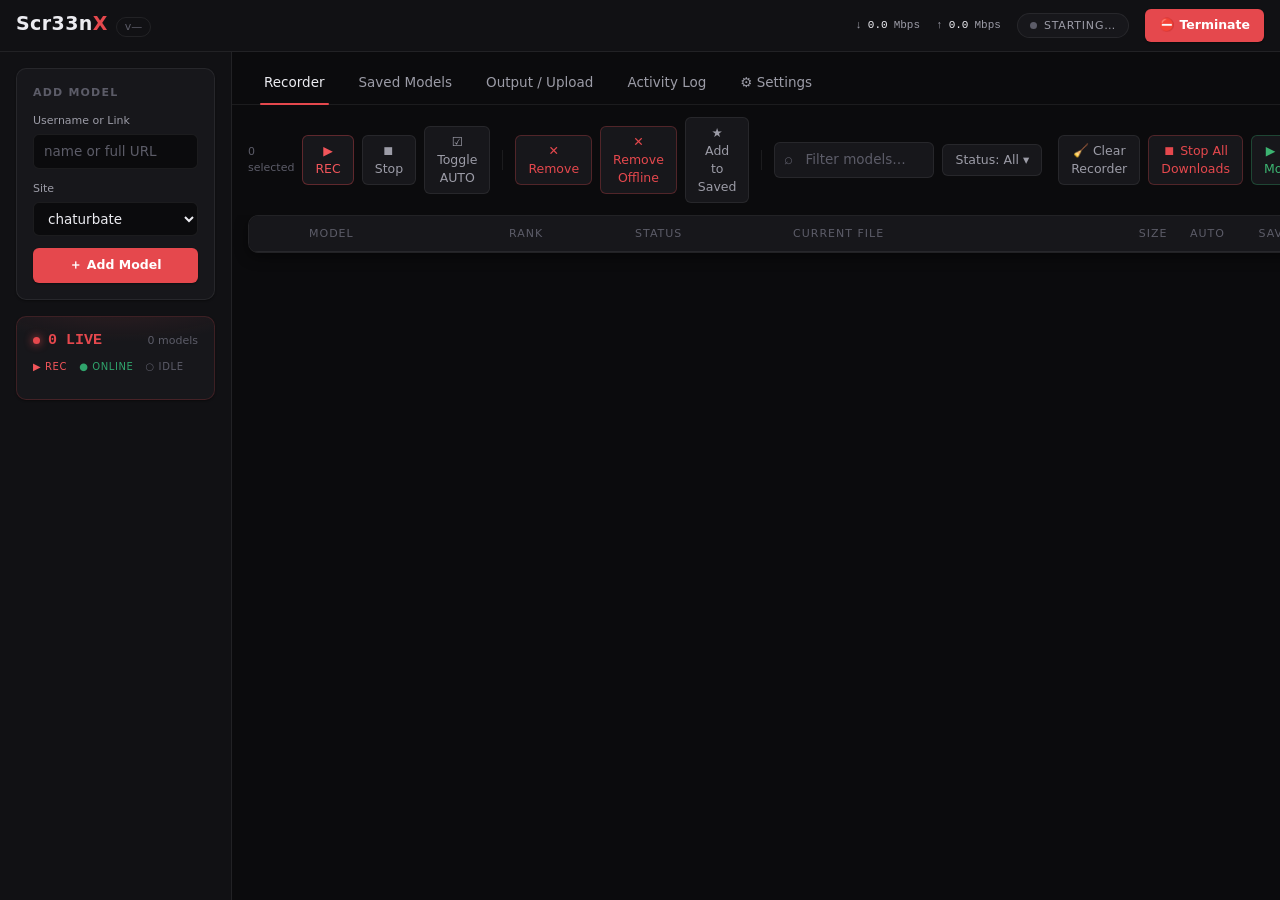
==== src/webui/index.html @ be9848c5 "Web UI review fixes: filters, selection, clipboard, add-saved, hover Addresses 7 items from manual t" ====
<!DOCTYPE html>
<html lang="en">
<head>
<meta charset="utf-8">
<title>Scr33nX</title>
<link rel="stylesheet" href="tokens.css">
<link rel="stylesheet" href="app.css">
</head>
<body>
<div class="app">

  <header class="header">
    <div class="brand">
      <span class="mark">Scr33n<em>X</em></span>
      <span class="ver" id="ver">v—</span>
    </div>
    <button class="update-pill" id="update-pill" hidden>● Update available</button>
    <span class="lowdisk-pill" id="lowdisk-pill" hidden>⛔ LOW DISK — recording blocked</span>
    <div class="spacer"></div>
    <div class="meter">↓ <b id="m-down">0.0</b> Mbps</div>
    <div class="meter">↑ <b id="m-up">0.0</b> Mbps</div>
    <div class="status-pill"><span class="dot" id="hdr-dot"></span><span id="hdr-status">STARTING…</span></div>
    <button class="btn-terminate" id="btn-term">⛔ Terminate</button>
  </header>

  <div class="body">

    <aside class="sidebar">
      <div class="card">
        <h3>Add Model</h3>
        <div class="field"><label>Username or Link</label>
          <input id="add-name" placeholder="name or full URL" spellcheck="false"></div>
        <div class="field"><label>Site</label>
          <select id="add-site">
            <option>chaturbate</option><option>stripchat</option>
            <option>camsoda</option><option>myfreecams</option>
          </select></div>
        <button class="btn-primary" id="btn-add">＋ Add Model</button>
      </div>

      <div class="card dash">
        <div class="live-head">
          <span class="n"><span class="dot"></span><span id="dash-live">0 LIVE</span></span>
          <small id="dash-total">0 models</small>
        </div>
        <div class="dash-legend"><span class="rec">▶ REC</span><span class="on">● ONLINE</span><span class="off">○ IDLE</span></div>
        <div id="dash-rows"></div>
      </div>
    </aside>

    <main class="main">

      <nav class="tabs">
        <button class="tab active" data-tab="recorder">Recorder</button>
        <button class="tab" data-tab="saved">Saved Models</button>
        <button class="tab" data-tab="output">Output / Upload</button>
        <button class="tab" data-tab="log">Activity Log</button>
        <button class="tab" data-tab="settings">⚙ Settings</button>
      </nav>

      <!-- ═══ RECORDER ═══ -->
      <section class="panel active" data-panel="recorder">
        <div class="toolbar">
          <span class="sel" id="rec-sel">0 selected</span>
          <button class="btn rec" id="b-rec">▶ REC</button>
          <button class="btn" id="b-stop">⏹ Stop</button>
          <button class="btn" id="b-auto">☑ Toggle AUTO</button>
          <span class="vsep"></span>
          <button class="btn danger" id="b-remove">✕ Remove</button>
          <button class="btn danger" id="b-remoff">✕ Remove Offline</button>
          <button class="btn" id="b-addsaved">★ Add to Saved</button>
          <span class="vsep"></span>
          <div class="search"><input id="rec-filter" placeholder="Filter models…" spellcheck="false"></div>
          <div class="msf" id="rec-msf" data-tab="rec">
            <button class="btn msf-btn">Status: All ▾</button>
            <div class="msf-menu" hidden>
              <label data-v="recording"><span class="cb"></span>Recording</label>
              <label data-v="online"><span class="cb"></span>Online</label>
              <label data-v="offline"><span class="cb"></span>Offline</label>
              <label data-v="private"><span class="cb"></span>Private</label>
              <label data-v="checking"><span class="cb"></span>Checking</label>
              <label data-v="error"><span class="cb"></span>Error</label>
              <hr><label data-v="__clear"><span style="width:16px"></span>Clear filter</label>
            </div>
          </div>
          <div class="spacer"></div>
          <button class="btn" id="b-clear">🧹 Clear Recorder</button>
          <button class="btn danger" id="b-stopall">⏹ Stop All Downloads</button>
          <button class="btn go" id="btn-monitor">▶ Start Monitor</button>
        </div>
        <div class="grid-wrap" id="rec-wrap">
          <div class="grid">
            <div class="gr gr-head" id="rec-head">
              <span></span>
              <span class="sortable" data-col="name">Model <i></i></span>
              <span class="sortable" data-col="rank">Rank <i></i></span>
              <span class="sortable" data-col="status">Status <i></i></span>
              <span>Current file</span>
              <span class="sortable" data-col="size" style="text-align:right">Size <i></i></span>
              <span class="sortable" data-col="auto" style="text-align:center">Auto <i></i></span>
              <span class="sortable" data-col="saved" style="text-align:center">Saved <i></i></span>
            </div>
            <div id="rows"></div>
          </div>
        </div>
      </section>

      <!-- ═══ SAVED MODELS ═══ -->
      <section class="panel" data-panel="saved">
        <div class="toolbar">
          <span class="sel">Saved Models · view-only status watchlist</span>
          <span class="count-pill" id="saved-count">0 model(s)</span>
          <span class="vsep"></span>
          <div class="search"><input id="saved-filter" placeholder="Filter models…" spellcheck="false"></div>
          <div class="msf" id="saved-msf" data-tab="saved">
            <button class="btn msf-btn">Status: All ▾</button>
            <div class="msf-menu" hidden>
              <label data-v="recording"><span class="cb"></span>Recording</label>
              <label data-v="online"><span class="cb"></span>Online</label>
              <label data-v="offline"><span class="cb"></span>Offline</label>
              <label data-v="private"><span class="cb"></span>Private</label>
              <label data-v="checking"><span class="cb"></span>Checking</label>
              <hr><label data-v="__clear"><span style="width:16px"></span>Clear filter</label>
            </div>
          </div>
          <div class="spacer"></div>
          <button class="btn" id="b-export">📤 Export</button>
          <button class="btn" id="b-import">📥 Import</button>
          <button class="btn" id="b-savedadd">＋ Add Model to Saved</button>
          <button class="btn go" id="btn-scanner">▶ Start Scanner</button>
        </div>
        <div class="grid-wrap" id="saved-wrap">
          <div class="grid">
            <div class="gr gr-s gr-head" id="saved-head">
              <span></span>
              <span class="sortable" data-col="name">Model <i></i></span>
              <span class="sortable" data-col="rank">Rank <i></i></span>
              <span class="sortable" data-col="status">Status <i></i></span>
              <span>Current file</span>
              <span class="sortable" data-col="size" style="text-align:right">Size <i></i></span>
            </div>
            <div id="saved-viewport"></div>
          </div>
        </div>
      </section>

      <!-- ═══ OUTPUT / UPLOAD ═══ -->
      <section class="panel scroll" data-panel="output">
        <div class="pipe-top">
          <button class="btn go" id="b-pipe">▶ Start Pipeline</button>
          <span class="st offline" id="pipe-state"><span class="dot"></span>STOPPED</span>
          <div class="spacer"></div>
          <button class="btn" id="b-wizard">🧙 Setup Wizard</button>
          <button class="btn" id="b-reauth">🔑 Re-auth / Switch Account</button>
        </div>
        <div class="stages">
          <span>Stages:</span>
          <label class="check"><span class="cb" id="stage-convert"></span>① Convert .ts → .mp4</label>
          <label class="check"><span class="cb" id="stage-upload"></span>② Upload .mp4 to Telegram</label>
        </div>
        <div class="card" style="margin-bottom: var(--sp-4)">
          <h3>Telegram / Pipeline settings</h3>
          <div class="form-2col">
            <div class="field"><label>API ID</label><input id="p-api-id" spellcheck="false"></div>
            <div class="field"><label>API Hash</label><input id="p-api-hash" spellcheck="false"></div>
            <div class="field"><label>Chat / Group ID</label><input id="p-group" spellcheck="false"></div>
            <div class="field"><label>Topic ID (0 if none)</label><input id="p-topic" spellcheck="false"></div>
            <div class="field"><label>Converted .mp4 folder (empty = output/converted)</label><input id="p-conv" spellcheck="false"></div>
            <div class="field"><label>TDLib session folder (empty = Pipeline/.tdlib)</label><input id="p-sess" spellcheck="false"></div>
          </div>
          <button class="btn" id="b-pipesave">💾 Save Pipeline Settings</button>
        </div>
        <div class="pipe-lines logpane" id="pipe-lines">
          Convert:  idle<br>Upload 1: idle<br>Upload 2: idle
        </div>
        <div class="logpane" id="pipe-log" style="margin-top: var(--sp-3); height: 260px"></div>
      </section>

      <!-- ═══ ACTIVITY LOG ═══ -->
      <section class="panel" data-panel="log">
        <div class="toolbar">
          <span class="sel">Activity Log</span>
          <div class="spacer"></div>
          <button class="btn" id="btn-clearlog">Clear</button>
        </div>
        <div class="grid-wrap">
          <div class="logpane" id="logpane"></div>
        </div>
      </section>

      <!-- ═══ SETTINGS ═══ -->
      <section class="panel scroll" data-panel="settings">
        <div class="cards">
          <div class="card">
            <h3>Recording</h3>
            <div class="field"><label>Output Folder</label>
              <div class="hrow"><input id="s-output" style="flex:1" spellcheck="false"><button class="btn" id="s-pick">📁</button></div>
            </div>
            <div class="form-2col">
              <div class="field"><label>Max File Size (MB, empty = unlimited)</label><input id="s-maxsize"></div>
              <div class="field"><label>Check Interval (sec)</label><input id="s-interval"></div>
            </div>
            <div class="field"><label>Max Quality (all models)</label>
              <select id="s-quality"></select>
            </div>
          </div>
          <div class="card">
            <h3>Behavior</h3>
            <label class="toggle-row"><span class="switch" id="s-tray"></span>⤵️ Minimize to SysTray</label>
            <label class="toggle-row"><span class="switch" id="s-notif"></span>🔔 Notifications</label>
            <label class="toggle-row"><span class="switch" id="s-gap"></span>⚠️ Dropped-Segment Warnings</label>
            <label class="toggle-row"><span class="switch" id="s-down"></span>⬇️ Auto-Downgrade Quality</label>
            <label class="toggle-row"><span class="switch" id="s-disk"></span>⛔ Stop All if Disk &lt; 20 GB Free</label>
            <label class="toggle-row"><span class="switch" id="s-pw"></span>🎭 Stripchat Browser Fallback</label>
            <label class="toggle-row"><span class="switch" id="s-privacy"></span>🔒 Privacy Mode</label>
          </div>
          <div class="card">
            <h3>Links &amp; Preview</h3>
            <div class="field"><label>Open links with</label>
              <select id="s-browser"></select>
            </div>
            <div class="form-2col">
              <div class="field"><label>Preview mode</label>
                <select id="s-pmode">
                  <option value="external">External window</option>
                  <option value="embedded">Embedded (in-app)</option>
                </select>
              </div>
              <div class="field"><label>Preview engine (external)</label>
                <select id="s-pengine">
                  <option value="auto">Auto</option>
                  <option value="mpv">mpv</option>
                  <option value="vlc">VLC</option>
                </select>
              </div>
            </div>
            <div class="field"><label>Player path (optional, mpv.exe / vlc.exe)</label>
              <input id="s-ppath" placeholder="auto-detect" spellcheck="false"></div>
            <button class="btn-primary" id="s-save" style="margin-top:4px">💾 Save Settings</button>
          </div>
          <div class="card">
            <h3>🔍 System Check</h3>
            <div id="syscheck"></div>
            <button class="btn" id="s-recheck" style="margin-top:10px">🔍 Re-check</button>
          </div>
        </div>
      </section>

    </main>
  </div>
</div>

<!-- context menu root -->
<div class="ctx" id="ctx" hidden></div>

<!-- generic confirm/info modal -->
<div class="modal-backdrop" id="modal" hidden>
  <div class="modal">
    <h3 id="modal-title"></h3>
    <p id="modal-text"></p>
    <div class="modal-btns">
      <button class="btn" id="modal-cancel">Cancel</button>
      <button class="btn-primary" id="modal-ok">OK</button>
    </div>
  </div>
</div>

<!-- text prompt modal (saved-add, Telegram login code, …) -->
<div class="modal-backdrop" id="prompt" hidden>
  <div class="modal">
    <h3 id="prompt-title"></h3>
    <p id="prompt-text"></p>
    <input id="prompt-input" style="width:100%" spellcheck="false">
    <div class="modal-btns" style="margin-top: var(--sp-4)">
      <button class="btn" id="prompt-cancel">Cancel</button>
      <button class="btn-primary" id="prompt-ok">OK</button>
    </div>
  </div>
</div>

<!-- add model to saved (name/URL + site) -->
<div class="modal-backdrop" id="addsaved" hidden>
  <div class="modal">
    <h3>Add Model to Saved</h3>
    <p>Enter a username, or paste a full model URL (the site is detected from a URL).</p>
    <input id="addsaved-input" style="width:100%" spellcheck="false" placeholder="name or full URL">
    <div class="field" style="margin-top:12px">
      <label>Site (used when you enter a username only)</label>
      <select id="addsaved-site">
        <option>chaturbate</option><option>stripchat</option>
        <option>camsoda</option><option>myfreecams</option>
      </select>
    </div>
    <div class="modal-btns" style="margin-top:16px">
      <button class="btn" id="addsaved-cancel">Cancel</button>
      <button class="btn-primary" id="addsaved-ok">Add</button>
    </div>
  </div>
</div>

<!-- browser picker -->
<div class="modal-backdrop" id="bpick" hidden>
  <div class="modal">
    <h3>Open in which browser?</h3>
    <div id="bpick-list"></div>
    <label class="toggle-row" style="margin-top: var(--sp-3)">
      <span class="cb" id="bpick-remember"></span>Remember my choice (change later in Settings)
    </label>
    <div class="modal-btns">
      <button class="btn" id="bpick-cancel">Cancel</button>
      <button class="btn-primary" id="bpick-ok">Open</button>
    </div>
  </div>
</div>

<!-- setup wizard -->
<div class="modal-backdrop" id="wizard" hidden>
  <div class="modal" style="min-width:480px">
    <h3 id="wiz-title">Setup Wizard</h3>
    <p class="wiz-step" id="wiz-stepnum"></p>
    <div id="wiz-body"></div>
    <div class="modal-btns">
      <button class="btn" id="wiz-cancel">Cancel</button>
      <button class="btn" id="wiz-back">← Back</button>
      <button class="btn-primary" id="wiz-next">Next →</button>
    </div>
  </div>
</div>

<!-- embedded preview player -->
<div class="modal-backdrop" id="player" hidden>
  <div class="player-box">
    <div class="player-head">
      <span id="player-title">Preview</span>
      <div class="spacer"></div>
      <button class="btn" id="player-close">✕ Close</button>
    </div>
    <video id="player-video" controls autoplay></video>
  </div>
</div>

<!-- privacy cover -->
<div class="privacy" id="privacy" hidden>
  <canvas id="stars"></canvas>
  <div class="privacy-exit" id="privacy-exit" hidden>
    <h3>Exit privacy mode?</h3>
    <div class="modal-btns" style="justify-content:center">
      <button class="btn" id="privacy-stay">Stay</button>
      <button class="btn-primary" id="privacy-leave">Exit</button>
    </div>
  </div>
</div>

<div class="toast" id="toast" hidden></div>

<script src="vendor/hls.min.js"></script>
<script src="app.js"></script>
</body>
</html>
---- src/webui/tokens.css ----
/* Scr33nX web UI — design tokens.
   Single source of truth for the visual language (red/black, minimal, elegant).
   Every color, radius, shadow and duration in the UI must come from here. */

:root {
  /* ── surfaces: darkest at the back, lighter as elevation rises ── */
  --bg-0: #0b0b0d;              /* app background */
  --bg-1: #111114;              /* sidebar / header */
  --bg-2: #17171b;              /* cards, toolbar */
  --bg-3: #1e1e24;              /* elevated / active */
  --bg-hover: rgba(255, 255, 255, 0.045);

  /* ── hairlines ── */
  --line: rgba(255, 255, 255, 0.07);
  --line-strong: rgba(255, 255, 255, 0.13);

  /* ── text hierarchy ── */
  --text-1: #ececf1;
  --text-2: #9c9ca7;
  --text-3: #5c5c68;

  /* ── brand red (used sparingly: record, live, destructive, active accents) ── */
  --red: #e5484d;
  --red-bright: #f2555a;
  --red-subtle: rgba(229, 72, 77, 0.12);
  --red-line: rgba(229, 72, 77, 0.35);

  /* ── status ── */
  --rec: var(--red);            /* RECORDING */
  --ok: #30a46c;                /* ONLINE */
  --ok-subtle: rgba(48, 164, 108, 0.12);
  --warn: #ffb224;              /* PRIVATE */
  --info: #6aa5dc;              /* CHECKING */
  --gold: #d9b878;              /* star ranks */

  /* ── go / start actions (semantic green, as in the classic UI) ── */
  --go: #2f9e63;
  --go-bright: #3cb371;
  --go-subtle: rgba(47, 158, 99, 0.12);

  /* ── depth ── */
  --shadow-sm: 0 1px 2px rgba(0, 0, 0, 0.4);
  --shadow-md: 0 4px 14px rgba(0, 0, 0, 0.45);
  --shadow-lg: 0 12px 36px rgba(0, 0, 0, 0.55);
  --glow-red: 0 0 16px rgba(229, 72, 77, 0.30);

  /* ── shape ── */
  --r-sm: 6px;
  --r-md: 10px;
  --r-lg: 14px;
  --r-full: 999px;

  /* ── type ── */
  --font-ui: "Segoe UI Variable Text", "Segoe UI", system-ui, sans-serif;
  --font-display: "Segoe UI Variable Display", "Segoe UI", system-ui, sans-serif;
  --font-mono: "Cascadia Mono", Consolas, monospace;
  --fs-0: 11px;                 /* micro labels, column headers */
  --fs-1: 12.5px;               /* table rows, secondary */
  --fs-2: 13.5px;               /* base UI */
  --fs-3: 15px;                 /* emphasized */
  --fs-4: 19px;                 /* wordmark */

  /* ── spacing scale ── */
  --sp-1: 4px;
  --sp-2: 8px;
  --sp-3: 12px;
  --sp-4: 16px;
  --sp-5: 24px;
  --sp-6: 32px;

  /* ── motion ── */
  --ease: cubic-bezier(0.25, 0.46, 0.45, 0.94);
  --t-fast: 120ms;
  --t-med: 200ms;
  --t-slow: 320ms;
}
---- src/webui/app.css ----
/* Scr33nX web UI — component styles (design language lives in tokens.css). */

* { margin: 0; padding: 0; box-sizing: border-box; }
html, body { height: 100%; }
body {
  background: var(--bg-0);
  color: var(--text-1);
  font: var(--fs-2)/1.45 var(--font-ui);
  -webkit-font-smoothing: antialiased;
  overflow: hidden;
  user-select: none;
}
::-webkit-scrollbar { width: 10px; height: 10px; }
::-webkit-scrollbar-thumb { background: var(--bg-3); border-radius: var(--r-full); border: 2px solid var(--bg-0); }
::-webkit-scrollbar-thumb:hover { background: var(--line-strong); }
::-webkit-scrollbar-track { background: transparent; }

button { font: inherit; color: inherit; background: none; border: none; cursor: pointer; }
input, select {
  font: inherit; color: var(--text-1);
  background: var(--bg-0); border: 1px solid var(--line);
  border-radius: var(--r-sm); padding: 7px 10px; outline: none;
  transition: border-color var(--t-fast) var(--ease), box-shadow var(--t-fast) var(--ease);
}
input:focus, select:focus { border-color: var(--red-line); box-shadow: 0 0 0 3px var(--red-subtle); }
input::placeholder { color: var(--text-3); }

.app { display: grid; grid-template-rows: 52px 1fr; height: 100vh; }

/* ══ header ══ */
.header {
  display: flex; align-items: center; gap: var(--sp-4);
  padding: 0 var(--sp-4);
  background: var(--bg-1);
  border-bottom: 1px solid var(--line);
}
.brand { display: flex; align-items: baseline; gap: 8px; }
.brand .mark { font: 600 var(--fs-4)/1 var(--font-display); letter-spacing: 0.4px; }
.brand .mark em { font-style: normal; color: var(--red); }
.brand .ver {
  font-size: var(--fs-0); color: var(--text-3);
  border: 1px solid var(--line); border-radius: var(--r-full); padding: 1px 8px;
}
.update-pill {
  font-size: var(--fs-0); color: var(--warn);
  background: rgba(255, 178, 36, 0.08);
  border: 1px solid rgba(255, 178, 36, 0.25);
  border-radius: var(--r-full); padding: 3px 10px;
  transition: background var(--t-fast) var(--ease);
}
.update-pill:hover { background: rgba(255, 178, 36, 0.16); }
.header .spacer, .toolbar .spacer { flex: 1; }
.meter {
  font-family: var(--font-mono); font-size: var(--fs-0);
  color: var(--text-2); display: flex; align-items: center; gap: 6px;
}
.meter b { color: var(--text-1); font-weight: 500; }
.status-pill {
  display: flex; align-items: center; gap: 7px;
  font-size: var(--fs-0); letter-spacing: 0.8px; color: var(--text-2);
  border: 1px solid var(--line); border-radius: var(--r-full);
  padding: 4px 12px; background: var(--bg-2); white-space: nowrap;
}
.dot { width: 7px; height: 7px; border-radius: 50%; background: var(--text-3); flex: none; }
.btn-terminate {
  display: flex; align-items: center; gap: 7px;
  font-size: var(--fs-1); font-weight: 600; color: #fff;
  background: var(--red); border-radius: var(--r-sm);
  padding: 7px 14px; box-shadow: var(--shadow-sm);
  transition: background var(--t-fast) var(--ease), box-shadow var(--t-med) var(--ease);
}
.btn-terminate:hover { background: var(--red-bright); box-shadow: var(--shadow-sm), var(--glow-red); }

/* ══ layout ══ */
.body { display: grid; grid-template-columns: 232px 1fr; min-height: 0; }

.sidebar {
  background: var(--bg-1); border-right: 1px solid var(--line);
  padding: var(--sp-4); display: flex; flex-direction: column; gap: var(--sp-4);
  overflow-y: auto;
}
.card {
  background: var(--bg-2); border: 1px solid var(--line);
  border-radius: var(--r-md); padding: var(--sp-4);
  box-shadow: var(--shadow-sm);
}
.card h3 {
  font-size: var(--fs-0); font-weight: 600; letter-spacing: 1.2px;
  color: var(--text-3); text-transform: uppercase; margin-bottom: var(--sp-3);
}
.field { display: flex; flex-direction: column; gap: 5px; margin-bottom: var(--sp-3); }
.field label { font-size: var(--fs-0); color: var(--text-2); }
.field input, .field select { width: 100%; }
.btn-primary {
  width: 100%; padding: 8px 0; border-radius: var(--r-sm);
  background: var(--red); color: #fff; font-weight: 600; font-size: var(--fs-1);
  box-shadow: var(--shadow-sm);
  transition: background var(--t-fast) var(--ease), box-shadow var(--t-med) var(--ease), transform var(--t-fast) var(--ease);
}
.btn-primary:hover { background: var(--red-bright); box-shadow: var(--shadow-sm), var(--glow-red); }
.btn-primary:active { transform: translateY(1px); }

/* dashboard */
.card.dash {
  background: radial-gradient(130% 90% at 50% -25%, rgba(229, 72, 77, 0.12), transparent 62%), var(--bg-2);
  border-color: rgba(229, 72, 77, 0.18);
}
.live-head { display: flex; align-items: baseline; justify-content: space-between; margin-bottom: var(--sp-3); }
.live-head .n {
  display: flex; align-items: center; gap: 8px;
  font: 600 var(--fs-3)/1 var(--font-mono); color: var(--red);
}
.live-head .n .dot { background: var(--red); box-shadow: 0 0 8px var(--red); }
.live-head small { color: var(--text-3); font-size: var(--fs-0); }
.dash-legend { display: flex; gap: 12px; font-size: 10px; letter-spacing: 0.6px; margin-bottom: var(--sp-2); }
.dash-legend .rec { color: var(--red-bright); }
.dash-legend .on  { color: var(--ok); }
.dash-legend .off { color: var(--text-3); }
.dash-row { display: grid; grid-template-columns: 1fr 30px 30px 36px; align-items: center;
            font-family: var(--font-mono); font-size: var(--fs-1); padding: 3px 0; }
.dash-row .chip { justify-self: start; font-size: 10px; letter-spacing: 1px; color: var(--text-2);
                  border: 1px solid var(--line); border-radius: 4px; padding: 1px 7px;
                  background: var(--bg-1); box-shadow: var(--shadow-sm); }
.dash-row .c { text-align: right; }
.dash-row .c.rec { color: var(--red-bright); }
.dash-row .c.on  { color: var(--ok); }
.dash-row .c.off { color: var(--text-3); }
.dash-row .c.dim { color: var(--text-3); }
.bar { height: 4px; border-radius: var(--r-full); background: var(--bg-0); overflow: hidden;
       display: flex; margin: 3px 0 9px; box-shadow: inset 0 1px 2px rgba(0, 0, 0, 0.5); }
.bar i { display: block; }
.bar i.rec { background: linear-gradient(90deg, var(--red), var(--red-bright)); box-shadow: 0 0 6px var(--red); }
.bar i.on  { background: var(--ok); }
.dash-row.all { border-top: 1px solid var(--line); margin-top: var(--sp-1); padding-top: var(--sp-2); }
.dash-row.all .chip { color: var(--text-1); border-color: var(--line-strong); }

/* ══ main / tabs / panels ══ */
.main { display: grid; grid-template-rows: auto 1fr; min-height: 0; min-width: 0; }

.tabs { display: flex; gap: 2px; padding: var(--sp-3) var(--sp-4) 0; border-bottom: 1px solid var(--line); }
.tab {
  position: relative; padding: 9px 16px 11px;
  font-size: var(--fs-2); color: var(--text-2);
  border-radius: var(--r-sm) var(--r-sm) 0 0;
  transition: color var(--t-fast) var(--ease), background var(--t-fast) var(--ease);
}
.tab:hover { color: var(--text-1); background: var(--bg-hover); }
.tab.active { color: var(--text-1); }
.tab::after {
  content: ""; position: absolute; left: 12px; right: 12px; bottom: -1px; height: 2px;
  background: var(--red); border-radius: var(--r-full);
  transform: scaleX(0); transition: transform var(--t-med) var(--ease);
}
.tab.active::after { transform: scaleX(1); }

.panel { display: none; min-height: 0; }
.panel.active { display: grid; grid-template-rows: auto 1fr; animation: fadein var(--t-slow) var(--ease); }
.panel.scroll.active { display: block; overflow-y: auto; padding: var(--sp-4); }
@keyframes fadein { from { opacity: 0; transform: translateY(5px); } }

.toolbar { display: flex; align-items: center; gap: var(--sp-2); padding: var(--sp-3) var(--sp-4); }
.toolbar .sel { font-size: var(--fs-0); color: var(--text-3); }
.btn {
  display: flex; align-items: center; gap: 6px;
  font-size: var(--fs-1); color: var(--text-2);
  border: 1px solid var(--line); border-radius: var(--r-sm);
  padding: 6px 12px; background: var(--bg-2);
  transition: color var(--t-fast) var(--ease), border-color var(--t-fast) var(--ease),
              background var(--t-fast) var(--ease), box-shadow var(--t-med) var(--ease);
}
.btn:hover { color: var(--text-1); border-color: var(--line-strong); background: var(--bg-3); box-shadow: var(--shadow-sm); }
.btn.go { color: var(--go-bright); border-color: rgba(47, 158, 99, 0.35); }
.btn.go:hover { background: var(--go-subtle); }
.btn.stop { color: var(--red-bright); border-color: var(--red-line); }
.btn.stop:hover { background: var(--red-subtle); }

/* ══ table ══ */
.grid-wrap { overflow-y: auto; min-height: 0; padding: 0 var(--sp-4) var(--sp-4); }
.grid {
  background: var(--bg-1); border: 1px solid var(--line);
  border-radius: var(--r-md); overflow: hidden; box-shadow: var(--shadow-md);
}
.gr {
  display: grid;
  grid-template-columns: 40px minmax(160px, 1.4fr) 118px 150px minmax(220px, 2fr) 92px 64px 64px;
  align-items: center; column-gap: var(--sp-2);
  padding: 0 var(--sp-3);
}
.gr-head {
  position: sticky; top: 0; z-index: 2;
  background: var(--bg-2); border-bottom: 1px solid var(--line);
  height: 36px;
  font-size: var(--fs-0); letter-spacing: 1px; color: var(--text-3); text-transform: uppercase;
}
.g-site {
  display: flex; align-items: center; gap: 8px;
  padding: 10px 14px 6px;
  font-size: var(--fs-0); font-weight: 600; letter-spacing: 1.6px; color: var(--red);
}
.g-site::after { content: ""; flex: 1; height: 1px; background: var(--line); }
.g-site .tog {
  width: 16px; height: 16px; border: 1px solid var(--line-strong); border-radius: 4px;
  color: var(--text-2); display: grid; place-items: center; font-size: 12px; line-height: 1;
  background: var(--bg-2); cursor: pointer;
  transition: color var(--t-fast) var(--ease), border-color var(--t-fast) var(--ease);
}
.g-site .tog::after { content: "−"; }
.g-site.closed .tog::after { content: "+"; }
.g-site .tog:hover { color: var(--red-bright); border-color: var(--red-line); }
.g-site small { color: var(--text-3); font-weight: 400; letter-spacing: 0; }
.site-rows.collapsed { display: none; }

.row {
  height: 40px; font-size: var(--fs-1); color: var(--text-2);
  border-radius: var(--r-sm);
  transition: background var(--t-fast) var(--ease);
  cursor: default;
}
.row:hover { background: var(--bg-hover); }
.row .name { color: var(--text-1); overflow: hidden; text-overflow: ellipsis; white-space: nowrap; }
.row.recording .name { color: var(--red-bright); font-weight: 600; }

.cb {
  width: 16px; height: 16px; border: 1px solid var(--line-strong); border-radius: 4px;
  display: grid; place-items: center; color: transparent; font-size: 11px;
  opacity: 0.35;                       /* inert until Phase 3 selection lands */
}
.cb::after { content: "✓"; }

.stars { display: flex; gap: 1px; font-size: 13px; color: var(--text-3); }
.stars i { font-style: normal; }
.stars i.f { color: var(--gold); }

.st { display: flex; align-items: center; gap: 8px; font-size: var(--fs-0); letter-spacing: 0.6px; white-space: nowrap; }
.st .dot { transition: background var(--t-med) var(--ease); }
.st.recording { color: var(--red-bright); } .st.recording .dot { background: var(--red); animation: pulse 1.4s var(--ease) infinite; }
.st.online    { color: var(--ok); }         .st.online .dot { background: var(--ok); }
.st.offline   { color: var(--text-3); }     .st.offline .dot { background: var(--text-3); }
.st.private   { color: var(--warn); }       .st.private .dot { background: var(--warn); }
.st.checking  { color: var(--info); }       .st.checking .dot { background: var(--info); animation: pulse 1.4s var(--ease) infinite; }
.st.error     { color: var(--red-bright); } .st.error .dot { background: var(--red); }
@keyframes pulse { 50% { opacity: 0.35; box-shadow: 0 0 0 4px var(--red-subtle); } }

.file { font-family: var(--font-mono); font-size: var(--fs-0); color: var(--text-3);
        overflow: hidden; text-overflow: ellipsis; white-space: nowrap; }
.row.recording .file { color: var(--text-2); }
.size { font-family: var(--font-mono); font-size: var(--fs-0); color: var(--text-2); text-align: right; white-space: nowrap; }

.switch {
  width: 30px; height: 17px; border-radius: var(--r-full);
  background: var(--bg-3); border: 1px solid var(--line-strong);
  position: relative; cursor: pointer; transition: background var(--t-med) var(--ease);
  justify-self: center;
}
.switch::after {
  content: ""; position: absolute; top: 2px; left: 2px; width: 11px; height: 11px;
  border-radius: 50%; background: var(--text-2); transition: all var(--t-med) var(--ease);
}
.switch.on { background: var(--red); border-color: var(--red); }
.switch.on::after { left: 15px; background: #fff; }

.saved-check { justify-self: center; color: var(--go-bright); font-size: 13px; }
.saved-check.no { color: var(--text-3); opacity: 0.35; }

/* ══ log pane ══ */
.logpane {
  font-family: var(--font-mono); font-size: var(--fs-0); line-height: 1.9;
  color: var(--text-2); background: var(--bg-0); border: 1px solid var(--line);
  border-radius: var(--r-md); padding: var(--sp-3) var(--sp-4);
  overflow-y: auto; height: 100%; user-select: text;
}
.logpane .t { color: var(--text-3); }
.logpane .k-warn   { color: var(--warn); }
.logpane .k-error  { color: var(--red-bright); }
.logpane .k-accent { color: var(--go-bright); }

/* ══ empty states / modal / toast ══ */
.empty-state {
  max-width: 520px; margin: 12vh auto 0; text-align: center;
  background: var(--bg-2); border: 1px solid var(--line);
  border-radius: var(--r-lg); padding: var(--sp-6); box-shadow: var(--shadow-md);
}
.empty-state h2 { font: 600 var(--fs-3) var(--font-display); margin-bottom: var(--sp-3); }
.empty-state p { color: var(--text-2); font-size: var(--fs-1); line-height: 1.7; }
.empty-state b { color: var(--text-1); }

.modal-backdrop {
  position: fixed; inset: 0; z-index: 200;
  background: rgba(0, 0, 0, 0.55); backdrop-filter: blur(2px);
  display: grid; place-items: center;
}
.modal-backdrop[hidden] { display: none; }
.modal {
  min-width: 360px; max-width: 460px;
  background: var(--bg-2); border: 1px solid var(--line-strong);
  border-radius: var(--r-lg); padding: var(--sp-5); box-shadow: var(--shadow-lg);
  animation: fadein var(--t-med) var(--ease);
}
.modal h3 { font: 600 var(--fs-3) var(--font-display); margin-bottom: var(--sp-3); }
.modal p { color: var(--text-2); font-size: var(--fs-1); line-height: 1.6; margin-bottom: var(--sp-4); }
.modal-btns { display: flex; justify-content: flex-end; gap: var(--sp-2); }
.modal-btns .btn-primary { width: auto; padding: 7px 18px; }
/* Normalize native radios in the browser picker (kills the momentary
   focus-ring "grow" and matches the red accent). */
#bpick-list input[type="radio"] { appearance: none; -webkit-appearance: none;
  width: 14px; height: 14px; margin: 0; border: 1px solid var(--line-strong);
  border-radius: 50%; background: var(--bg-0); flex: none; cursor: pointer;
  transition: border-color var(--t-fast) var(--ease); }
#bpick-list input[type="radio"]:checked { border-color: var(--red);
  background: radial-gradient(circle at center, var(--red) 0 4px, transparent 5px); }

.toast {
  position: fixed; bottom: 18px; left: 50%; translate: -50% 0; z-index: 300;
  background: var(--bg-3); border: 1px solid var(--line-strong);
  border-radius: var(--r-full); padding: 8px 18px;
  font-size: var(--fs-1); color: var(--text-1); box-shadow: var(--shadow-lg);
  animation: fadein var(--t-med) var(--ease);
}
.toast.err { border-color: var(--red-line); color: var(--red-bright); }

/* ══ toolbar extras ══ */
.vsep { width: 1px; height: 20px; background: var(--line); margin: 0 var(--sp-1); flex: none; }
/* Semantic buttons are tinted *persistently* (identifiable at rest), and every
   button shares the same hover feel — a lift within its own hue — so nothing
   surprises you with a colour only on hover. */
.btn.rec { color: var(--red-bright); border-color: var(--red-line); }
.btn.rec:hover { background: var(--red-subtle); box-shadow: var(--shadow-sm), var(--glow-red); }
.btn.danger { color: var(--red); border-color: rgba(229, 72, 77, 0.28); }
.btn.danger:hover { color: var(--red-bright); border-color: var(--red-line);
                    background: var(--red-subtle); box-shadow: var(--shadow-sm); }
.btn.mini { padding: 2px 10px; font-size: var(--fs-0); }
.btn:disabled { opacity: 0.4; pointer-events: none; }
.search { position: relative; }
.search input { width: 160px; padding-left: 30px; background: var(--bg-2); }
.search::before {
  content: "⌕"; position: absolute; left: 10px; top: 50%; translate: 0 -52%;
  color: var(--text-3); font-size: 15px; pointer-events: none;
}
.count-pill { font-size: var(--fs-0); color: var(--text-2); border: 1px solid var(--line);
              border-radius: var(--r-full); padding: 2px 10px; white-space: nowrap; }

/* multi-select status filter */
.msf { position: relative; }
.msf-btn { white-space: nowrap; }
.msf-btn.active { color: var(--red-bright); border-color: var(--red-line); }
.msf-menu { position: absolute; top: calc(100% + 4px); left: 0; z-index: 60;
  background: var(--bg-2); border: 1px solid var(--line-strong); border-radius: var(--r-md);
  box-shadow: var(--shadow-lg); padding: 6px; min-width: 168px;
  animation: fadein var(--t-fast) var(--ease); }
.msf-menu label { display: flex; align-items: center; gap: 9px; padding: 6px 8px;
  border-radius: var(--r-sm); font-size: var(--fs-1); color: var(--text-2); cursor: pointer;
  transition: background var(--t-fast) var(--ease), color var(--t-fast) var(--ease); }
.msf-menu label:hover { background: var(--bg-hover); color: var(--text-1); }
.msf-menu hr { border: none; border-top: 1px solid var(--line); margin: 5px 4px; }
.lowdisk-pill { font-size: var(--fs-0); font-weight: 600; color: #fff;
                background: var(--red); border-radius: var(--r-full); padding: 3px 12px;
                animation: pulse 1.4s var(--ease) infinite; }

/* sortable column headers */
.gr-head .sortable { cursor: pointer; transition: color var(--t-fast) var(--ease); user-select: none; }
.gr-head .sortable:hover { color: var(--text-1); }
.gr-head .sortable.on { color: var(--red-bright); }
.gr-head .sortable i { font-style: normal; }

/* saved table (no AUTO/SAVED columns) + virtualization */
.gr-s { grid-template-columns: 40px minmax(160px, 1.4fr) 118px 150px minmax(220px, 2fr) 92px; }
#saved-viewport { position: relative; }
#saved-viewport .row, #saved-viewport .g-site {
  position: absolute; left: 0; right: 0; height: 40px;
}
#saved-viewport .g-site { padding-top: 12px; }

/* selection / checked state */
.row.selected { background: var(--red-subtle); box-shadow: inset 2px 0 0 var(--red); }
.cb { opacity: 1; cursor: pointer; transition: all var(--t-fast) var(--ease); }
.cb:hover { border-color: var(--text-2); }
.cb.on { background: var(--red); border-color: var(--red); color: #fff; }
.stars { cursor: pointer; }
.stars span:hover { color: var(--gold); text-shadow: 0 0 6px rgba(217, 184, 120, 0.5); }

/* marquee */
.marquee { position: fixed; z-index: 99; pointer-events: none;
           background: var(--red-subtle); border: 1px solid var(--red-line); border-radius: 3px; }

/* ══ context menu ══ */
.ctx {
  position: fixed; z-index: 250; min-width: 250px;
  background: var(--bg-2); border: 1px solid var(--line-strong);
  border-radius: var(--r-md); box-shadow: var(--shadow-lg);
  padding: 6px; animation: fadein var(--t-fast) var(--ease);
}
.ctx .mi {
  position: relative;
  display: flex; align-items: center; gap: 10px;
  padding: 7px 10px; border-radius: var(--r-sm);
  font-size: var(--fs-1); color: var(--text-2); cursor: pointer;
  transition: background var(--t-fast) var(--ease), color var(--t-fast) var(--ease);
  white-space: nowrap;
}
.ctx .mi:hover { background: var(--bg-hover); color: var(--text-1); }
.ctx .mi.danger:hover { background: var(--red-subtle); color: var(--red-bright); }
.ctx .mi.disabled { opacity: 0.4; pointer-events: none; }
.ctx .mi .sub-mark { margin-left: auto; color: var(--text-3); }
.ctx hr { border: none; border-top: 1px solid var(--line); margin: 6px 4px; }
.ctx .sub {
  display: none; position: absolute; left: calc(100% - 4px); top: -7px;
  min-width: 200px;
}
.ctx .mi:hover > .sub { display: block; }

/* ══ pipeline / settings shared ══ */
.pipe-top { display: flex; align-items: center; gap: var(--sp-2); margin-bottom: var(--sp-4); }
.stages { display: flex; align-items: center; gap: var(--sp-4); margin-bottom: var(--sp-4);
          color: var(--text-3); font-size: var(--fs-1); }
label.check { display: flex; align-items: center; gap: 8px; color: var(--text-2); cursor: pointer;
              transition: color var(--t-fast) var(--ease); }
label.check:hover { color: var(--text-1); }
.form-2col { display: grid; grid-template-columns: 1fr 1fr; column-gap: var(--sp-4); }
.cards { display: grid; grid-template-columns: repeat(auto-fit, minmax(360px, 1fr)); gap: var(--sp-4); }
.hrow { display: flex; gap: 8px; }
.toggle-row { display: flex; align-items: center; gap: 10px; padding: 6px 0;
              font-size: var(--fs-1); color: var(--text-2); cursor: pointer;
              transition: color var(--t-fast) var(--ease); }
.toggle-row:hover { color: var(--text-1); }
.pipe-lines { white-space: pre; height: auto; line-height: 1.9; }

.sys-row { display: flex; align-items: center; gap: 10px; padding: 5px 0;
           font-size: var(--fs-1); color: var(--text-2); }
.sys-row .mark-ok { color: var(--go-bright); }
.sys-row .mark-warn { color: var(--warn); }
.sys-row .mark-err { color: var(--red-bright); }
.sys-row .path { color: var(--text-3); font-family: var(--font-mono); font-size: var(--fs-0);
                 overflow: hidden; text-overflow: ellipsis; white-space: nowrap; flex: 1; }

/* ══ wizard ══ */
.wiz-step { color: var(--text-3); font-size: var(--fs-0); margin-bottom: var(--sp-3); }
#wiz-body .field input { width: 100%; }
#wiz-body a { color: var(--info); }

/* ══ embedded player ══ */
.player-box {
  width: min(1000px, 92vw);
  background: var(--bg-1); border: 1px solid var(--line-strong);
  border-radius: var(--r-lg); box-shadow: var(--shadow-lg); overflow: hidden;
  animation: fadein var(--t-med) var(--ease);
}
.player-head { display: flex; align-items: center; gap: var(--sp-2);
               padding: var(--sp-2) var(--sp-3); border-bottom: 1px solid var(--line);
               color: var(--text-1); font-size: var(--fs-1); }
.player-head .spacer { flex: 1; }
#player-video { display: block; width: 100%; aspect-ratio: 16 / 9; background: #000; }

/* ══ privacy cover ══ */
.privacy { position: fixed; inset: 0; z-index: 500; background: #03030a; cursor: pointer; }
.privacy canvas { position: absolute; inset: 0; width: 100%; height: 100%; }
.privacy-exit {
  position: absolute; left: 50%; top: 50%; translate: -50% -50%;
  background: var(--bg-2); border: 1px solid var(--line-strong);
  border-radius: var(--r-lg); padding: var(--sp-5) var(--sp-6);
  text-align: center; box-shadow: var(--shadow-lg); cursor: default;
}
.privacy-exit h3 { font: 600 var(--fs-3) var(--font-display); margin-bottom: var(--sp-4); }
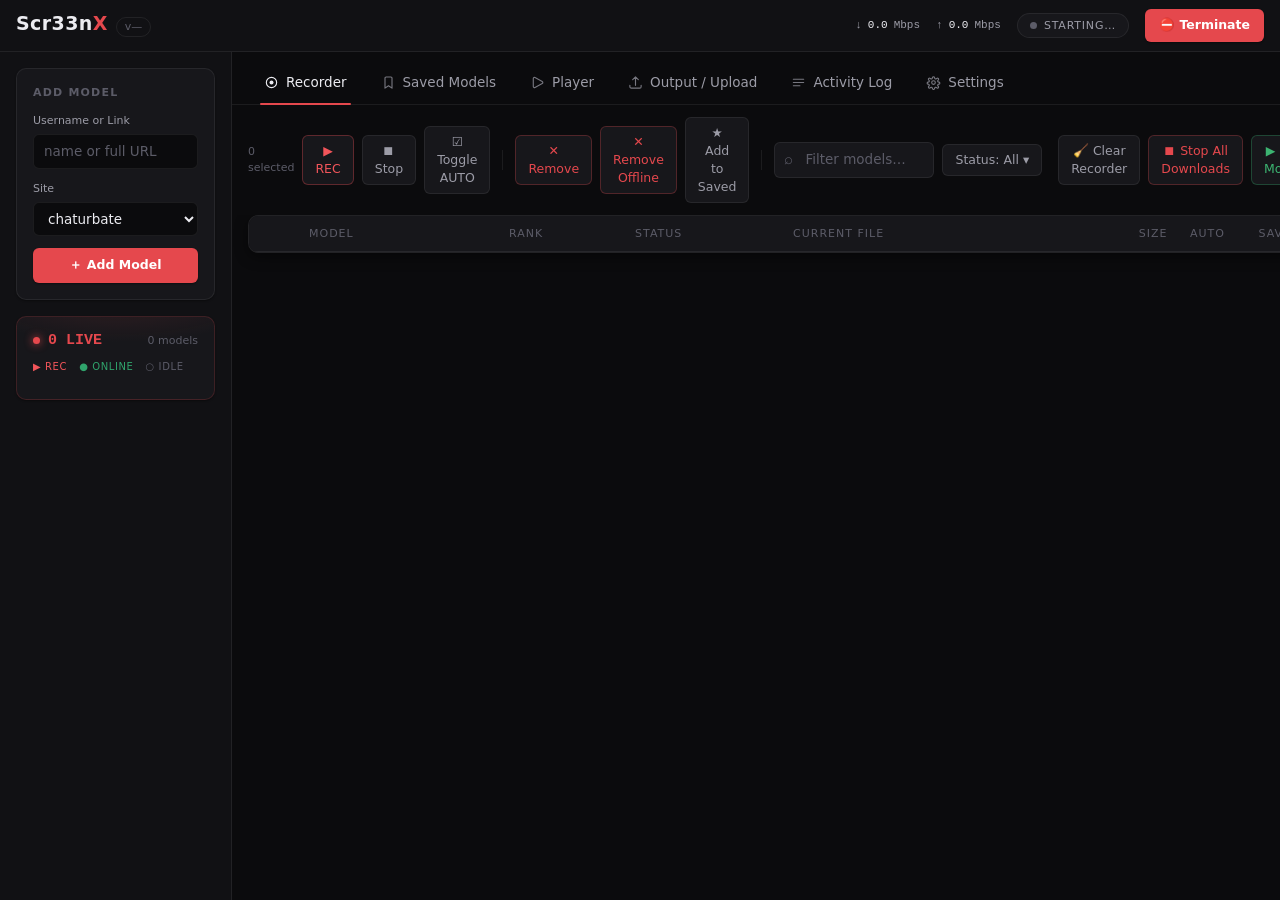
==== commit b8c19fa2: "Cut V2.1: Player tab, REC/Stop from player & preview, tab icons, upload/rating fixes - New ▶ Player " ====
--- a/src/webui/index.html
+++ b/src/webui/index.html
@@ -51,11 +51,24 @@
     <main class="main">
 
       <nav class="tabs">
-        <button class="tab active" data-tab="recorder">Recorder</button>
-        <button class="tab" data-tab="saved">Saved Models</button>
-        <button class="tab" data-tab="output">Output / Upload</button>
-        <button class="tab" data-tab="log">Activity Log</button>
-        <button class="tab" data-tab="settings">⚙ Settings</button>
+        <button class="tab active" data-tab="recorder">
+          <svg viewBox="0 0 24 24" fill="none" stroke="currentColor" stroke-width="1.8"><circle cx="12" cy="12" r="8.25"/><circle cx="12" cy="12" r="3.2" fill="currentColor" stroke="none"/></svg>
+          Recorder</button>
+        <button class="tab" data-tab="saved">
+          <svg viewBox="0 0 24 24" fill="none" stroke="currentColor" stroke-width="1.8" stroke-linecap="round" stroke-linejoin="round"><path d="M17.6 21 12 17.25 6.4 21V4.9c0-.91.74-1.65 1.65-1.65h7.9c.91 0 1.65.74 1.65 1.65V21Z"/></svg>
+          Saved Models</button>
+        <button class="tab" data-tab="player">
+          <svg viewBox="0 0 24 24" fill="none" stroke="currentColor" stroke-width="1.8" stroke-linecap="round" stroke-linejoin="round"><path d="M5.25 5.65c0-1.42 1.53-2.33 2.78-1.64l11.54 6.35c1.3.71 1.3 2.57 0 3.28L8.03 19.99c-1.25.69-2.78-.22-2.78-1.64V5.65Z"/></svg>
+          Player</button>
+        <button class="tab" data-tab="output">
+          <svg viewBox="0 0 24 24" fill="none" stroke="currentColor" stroke-width="1.8" stroke-linecap="round" stroke-linejoin="round"><path d="M3 16.5v2.25A2.25 2.25 0 0 0 5.25 21h13.5A2.25 2.25 0 0 0 21 18.75V16.5m-13.5-9L12 3m0 0 4.5 4.5M12 3v13.5"/></svg>
+          Output / Upload</button>
+        <button class="tab" data-tab="log">
+          <svg viewBox="0 0 24 24" fill="none" stroke="currentColor" stroke-width="1.8" stroke-linecap="round" stroke-linejoin="round"><path d="M3.75 6.75h16.5M3.75 12h16.5M3.75 17.25h10.5"/></svg>
+          Activity Log</button>
+        <button class="tab" data-tab="settings">
+          <svg viewBox="0 0 24 24" fill="none" stroke="currentColor" stroke-width="1.8" stroke-linecap="round" stroke-linejoin="round"><path d="M10.34 4.2a1.7 1.7 0 0 1 3.32 0l.22.94c.13.55.58.96 1.12 1.11.55.16 1.14.05 1.56-.31l.73-.62a1.7 1.7 0 0 1 2.39 2.39l-.62.73c-.36.42-.47 1.01-.31 1.56.15.54.56.99 1.11 1.12l.94.22a1.7 1.7 0 0 1 0 3.32l-.94.22c-.55.13-.96.58-1.11 1.12-.16.55-.05 1.14.31 1.56l.62.73a1.7 1.7 0 0 1-2.39 2.39l-.73-.62c-.42-.36-1.01-.47-1.56-.31-.54.15-.99.56-1.12 1.11l-.22.94a1.7 1.7 0 0 1-3.32 0l-.22-.94a1.66 1.66 0 0 0-1.12-1.11 1.66 1.66 0 0 0-1.56.31l-.73.62a1.7 1.7 0 0 1-2.39-2.39l.62-.73c.36-.42.47-1.01.31-1.56a1.66 1.66 0 0 0-1.11-1.12l-.94-.22a1.7 1.7 0 0 1 0-3.32l.94-.22c.55-.13.96-.58 1.11-1.12.16-.55.05-1.14-.31-1.56l-.62-.73a1.7 1.7 0 0 1 2.39-2.39l.73.62c.42.36 1.01.47 1.56.31.54-.15.99-.56 1.12-1.11l.22-.94Z"/><circle cx="12" cy="12" r="2.9"/></svg>
+          Settings</button>
       </nav>
 
       <!-- ═══ RECORDER ═══ -->
@@ -144,6 +157,32 @@
         </div>
       </section>
 
+      <!-- ═══ PLAYER ═══ -->
+      <section class="panel" data-panel="player">
+        <div class="toolbar">
+          <span class="sel" id="player-count">0 / 9 tiles</span>
+          <span class="vsep"></span>
+          <div class="player-toggle-group" id="player-layout">
+            <button class="btn mini active" data-layout="grid">▦ Grid</button>
+            <button class="btn mini" data-layout="theater">▶ Theater</button>
+          </div>
+          <div class="player-toggle-group" id="player-strip-pos" hidden>
+            <button class="btn mini" data-stripe="bottom">⬓ Strip: Bottom</button>
+            <button class="btn mini" data-stripe="side">▥ Strip: Side</button>
+          </div>
+          <div class="spacer"></div>
+          <button class="btn" id="player-add">＋ Add Tile</button>
+        </div>
+        <div class="player-empty" id="player-empty">No tiles open. Click "＋ Add Tile" to pick a model from Recorder or Saved Models.</div>
+        <div class="player-stage" id="player-stage" data-layout="grid" data-stripe="bottom" hidden>
+          <div class="player-grid" id="player-grid"></div>
+          <div class="player-theater" id="player-theater" hidden>
+            <div class="theater-active" id="theater-active"></div>
+            <div class="theater-strip" id="theater-strip"></div>
+          </div>
+        </div>
+      </section>
+
       <!-- ═══ OUTPUT / UPLOAD ═══ -->
       <section class="panel scroll" data-panel="output">
         <div class="pipe-top">
@@ -207,12 +246,37 @@
           <div class="card">
             <h3>Behavior</h3>
             <label class="toggle-row"><span class="switch" id="s-tray"></span>⤵️ Minimize to SysTray</label>
-            <label class="toggle-row"><span class="switch" id="s-notif"></span>🔔 Notifications</label>
-            <label class="toggle-row"><span class="switch" id="s-gap"></span>⚠️ Dropped-Segment Warnings</label>
             <label class="toggle-row"><span class="switch" id="s-down"></span>⬇️ Auto-Downgrade Quality</label>
-            <label class="toggle-row"><span class="switch" id="s-disk"></span>⛔ Stop All if Disk &lt; 20 GB Free</label>
+            <label class="toggle-row"><span class="switch" id="s-disk"></span>⛔ Stop All on Low Disk Space</label>
+            <div class="form-2col" id="disk-thresholds" style="margin:-4px 0 8px">
+              <div class="field"><label>Stop below (GB free)</label><input id="s-disk-stop"></div>
+              <div class="field"><label>Resume at (GB free)</label><input id="s-disk-resume"></div>
+            </div>
             <label class="toggle-row"><span class="switch" id="s-pw"></span>🎭 Stripchat Browser Fallback</label>
             <label class="toggle-row"><span class="switch" id="s-privacy"></span>🔒 Privacy Mode</label>
+          </div>
+          <div class="card">
+            <h3>🔔 Notifications</h3>
+            <label class="toggle-row"><span class="switch" id="s-notif"></span>Enable notifications</label>
+            <div class="notif-types" id="notif-types">
+              <label class="toggle-row sub"><span class="switch" id="s-n-started"></span>▶️ Recording started</label>
+              <label class="toggle-row sub"><span class="switch" id="s-n-stopped"></span>⏹️ Recording stopped</label>
+              <label class="toggle-row sub"><span class="switch" id="s-gap"></span>⚠️ Dropped segments</label>
+              <label class="toggle-row sub"><span class="switch" id="s-n-down"></span>⬇️ Quality downgraded</label>
+              <label class="toggle-row sub"><span class="switch" id="s-n-disk"></span>💽 Low disk space</label>
+            </div>
+            <div class="field" style="margin-top:12px">
+              <label>Toast duration: <b id="dur-val">5</b> s
+                <span style="color:var(--text-3)">(Windows may round)</span></label>
+              <input type="range" id="s-dur" min="1" max="5" step="1" value="5">
+            </div>
+            <label class="toggle-row" style="margin-top:8px">
+              <span class="switch" id="s-vip-only"></span>🌟 VIP only — notify only for VIP models</label>
+            <div class="vip-box">
+              <div class="vip-head">VIP List <span class="count-pill" id="vip-count">0</span></div>
+              <div class="vip-list" id="vip-list"></div>
+              <div class="vip-hint">Right-click a model (Recorder or Saved) → 🌟 Add to VIP List</div>
+            </div>
           </div>
           <div class="card">
             <h3>Links &amp; Preview</h3>
@@ -236,13 +300,17 @@
             </div>
             <div class="field"><label>Player path (optional, mpv.exe / vlc.exe)</label>
               <input id="s-ppath" placeholder="auto-detect" spellcheck="false"></div>
-            <button class="btn-primary" id="s-save" style="margin-top:4px">💾 Save Settings</button>
+            <div class="field"><label>Max Player tiles open at once (1-20)</label>
+              <input id="s-player-max" title="Caps how many tiles you can have open in the Player tab. Every open tile streams live (muted) at once, so raising this raises bandwidth/CPU use too — lower it if you're stretched thin."></div>
           </div>
           <div class="card">
             <h3>🔍 System Check</h3>
             <div id="syscheck"></div>
             <button class="btn" id="s-recheck" style="margin-top:10px">🔍 Re-check</button>
           </div>
+        </div>
+        <div class="settings-save">
+          <button class="btn-primary" id="s-save">💾 Save Settings</button>
         </div>
       </section>
 
@@ -313,6 +381,19 @@
   </div>
 </div>
 
+<!-- add player tile -->
+<div class="modal-backdrop" id="playerpick" hidden>
+  <div class="modal">
+    <h3>Add Player Tile</h3>
+    <p>Pick a tracked model to open as a tile. Click a row to add it.</p>
+    <input id="playerpick-filter" style="width:100%" spellcheck="false" placeholder="Filter models…">
+    <div id="playerpick-list" class="playerpick-list"></div>
+    <div class="modal-btns" style="margin-top:16px">
+      <button class="btn" id="playerpick-cancel">Cancel</button>
+    </div>
+  </div>
+</div>
+
 <!-- setup wizard -->
 <div class="modal-backdrop" id="wizard" hidden>
   <div class="modal" style="min-width:480px">
@@ -333,6 +414,9 @@
     <div class="player-head">
       <span id="player-title">Preview</span>
       <div class="spacer"></div>
+      <button class="btn rec" id="player-rec">▶ REC</button>
+      <button class="btn" id="player-stop">⏹ Stop</button>
+      <span class="st" id="player-status" hidden><span class="dot"></span><span class="st-txt"></span></span>
       <button class="btn" id="player-close">✕ Close</button>
     </div>
     <video id="player-video" controls autoplay></video>
--- a/src/webui/app.css
+++ b/src/webui/app.css
@@ -1,6 +1,13 @@
 /* Scr33nX web UI — component styles (design language lives in tokens.css). */
 
 * { margin: 0; padding: 0; box-sizing: border-box; }
+/* The HTML `hidden` attribute is only a UA default (display:none) — ANY
+   author display rule (e.g. .tile-poster { display:flex }) silently beats
+   it and the element stays visible. That single trap caused both the
+   Player's duplicate-panel bug and days of "tiles never play" (the poster
+   never actually hid over a perfectly playing video). Make hidden ALWAYS
+   win, everywhere, forever. */
+[hidden] { display: none !important; }
 html, body { height: 100%; }
 body {
   background: var(--bg-0);
@@ -139,12 +146,15 @@
 
 .tabs { display: flex; gap: 2px; padding: var(--sp-3) var(--sp-4) 0; border-bottom: 1px solid var(--line); }
 .tab {
-  position: relative; padding: 9px 16px 11px;
+  position: relative; display: flex; align-items: center; gap: 7px;
+  padding: 9px 16px 11px;
   font-size: var(--fs-2); color: var(--text-2);
   border-radius: var(--r-sm) var(--r-sm) 0 0;
   transition: color var(--t-fast) var(--ease), background var(--t-fast) var(--ease);
 }
+.tab svg { width: 15px; height: 15px; flex: none; opacity: 0.75; transition: opacity var(--t-fast) var(--ease); }
 .tab:hover { color: var(--text-1); background: var(--bg-hover); }
+.tab:hover svg, .tab.active svg { opacity: 1; }
 .tab.active { color: var(--text-1); }
 .tab::after {
   content: ""; position: absolute; left: 12px; right: 12px; bottom: -1px; height: 2px;
@@ -417,12 +427,45 @@
 label.check:hover { color: var(--text-1); }
 .form-2col { display: grid; grid-template-columns: 1fr 1fr; column-gap: var(--sp-4); }
 .cards { display: grid; grid-template-columns: repeat(auto-fit, minmax(360px, 1fr)); gap: var(--sp-4); }
+/* Save applies to every settings card, so it lives centered below them all. */
+.settings-save { display: flex; justify-content: center; margin-top: var(--sp-5);
+                 padding-bottom: var(--sp-4); }
+.settings-save .btn-primary { width: auto; padding: 10px 44px; font-size: var(--fs-2); }
 .hrow { display: flex; gap: 8px; }
 .toggle-row { display: flex; align-items: center; gap: 10px; padding: 6px 0;
               font-size: var(--fs-1); color: var(--text-2); cursor: pointer;
               transition: color var(--t-fast) var(--ease); }
 .toggle-row:hover { color: var(--text-1); }
 .pipe-lines { white-space: pre; height: auto; line-height: 1.9; }
+
+/* notifications box */
+.notif-types { margin-left: 8px; padding-left: 12px; border-left: 1px solid var(--line);
+               margin-top: 2px; transition: opacity var(--t-med) var(--ease); }
+.notif-types.disabled { opacity: 0.4; pointer-events: none; }
+#disk-thresholds { transition: opacity var(--t-med) var(--ease); }
+#disk-thresholds.disabled { opacity: 0.4; pointer-events: none; }
+.toggle-row.sub { font-size: var(--fs-1); padding: 4px 0; }
+input[type="range"] { -webkit-appearance: none; appearance: none; width: 100%; height: 4px;
+  border-radius: var(--r-full); background: var(--bg-3); outline: none; cursor: pointer; }
+input[type="range"]::-webkit-slider-thumb { -webkit-appearance: none; appearance: none;
+  width: 15px; height: 15px; border-radius: 50%; background: var(--red);
+  box-shadow: var(--shadow-sm); transition: box-shadow var(--t-fast) var(--ease); }
+input[type="range"]::-webkit-slider-thumb:hover { box-shadow: var(--shadow-sm), var(--glow-red); }
+.vip-box { margin-top: 12px; border: 1px solid var(--line); border-radius: var(--r-md);
+           padding: 10px; background: var(--bg-1); }
+.vip-head { display: flex; align-items: center; gap: 8px; font-size: var(--fs-0);
+            letter-spacing: 1px; text-transform: uppercase; color: var(--text-3); margin-bottom: 8px; }
+.vip-list { display: flex; flex-wrap: wrap; gap: 6px; max-height: 130px; overflow-y: auto; }
+.vip-chip { display: flex; align-items: center; gap: 6px; font-size: var(--fs-0);
+            color: var(--gold); background: rgba(217, 184, 120, 0.08);
+            border: 1px solid rgba(217, 184, 120, 0.25); border-radius: var(--r-full);
+            padding: 3px 6px 3px 10px; }
+.vip-chip small { color: var(--text-3); }
+.vip-chip button { color: var(--text-3); font-size: 13px; line-height: 1; padding: 0 2px;
+                   transition: color var(--t-fast) var(--ease); }
+.vip-chip button:hover { color: var(--red-bright); }
+.vip-hint { font-size: var(--fs-0); color: var(--text-3); margin-top: 8px; }
+.vip-empty { font-size: var(--fs-0); color: var(--text-3); font-style: italic; }
 
 .sys-row { display: flex; align-items: center; gap: 10px; padding: 5px 0;
            font-size: var(--fs-1); color: var(--text-2); }
@@ -444,11 +487,109 @@
   border-radius: var(--r-lg); box-shadow: var(--shadow-lg); overflow: hidden;
   animation: fadein var(--t-med) var(--ease);
 }
-.player-head { display: flex; align-items: center; gap: var(--sp-2);
+.player-head { display: flex; align-items: center; gap: var(--sp-2); position: relative;
                padding: var(--sp-2) var(--sp-3); border-bottom: 1px solid var(--line);
                color: var(--text-1); font-size: var(--fs-1); }
 .player-head .spacer { flex: 1; }
+/* Preview overlay: status badge centered in the header bar */
+#player-status { position: absolute; left: 50%; transform: translateX(-50%); }
 #player-video { display: block; width: 100%; aspect-ratio: 16 / 9; background: #000; }
+
+/* ══ Player tab (grid + theater preview) ══ */
+/* Grid items default to min-width:auto, so with many strip tiles the
+   theater strip's content width propagated up and silently widened the
+   whole stage past the window — pushing the centered player to the right
+   and clipping the strip's scrollbar off-screen. Clamp the player panel's
+   children so the strip scrolls inside itself instead. */
+.panel[data-panel="player"].active > * { min-width: 0; }
+.player-toggle-group { display: flex; gap: 4px; }
+.player-toggle-group .btn.active { color: var(--red-bright); border-color: var(--red-line); }
+.player-empty { padding: var(--sp-6); text-align: center; color: var(--text-3); font-size: var(--fs-1); }
+
+.player-stage { padding: 0 var(--sp-4) var(--sp-4); }
+
+.player-grid { display: grid; grid-template-columns: repeat(auto-fill, minmax(220px, 1fr)); gap: var(--sp-4); }
+.player-grid[hidden] { display: none; }
+
+.tile {
+  background: var(--bg-2); border: 1px solid var(--line);
+  border-radius: var(--r-md); box-shadow: var(--shadow-sm); overflow: hidden;
+}
+/* The video is styled exactly like the (known-working) preview overlay's
+   #player-video: block, width-driven, own aspect-ratio, no object-fit —
+   the previous cover-inside-aspect-wrapper setup played audio/decoded but
+   never painted frames in WebView2. */
+.tile-media { position: relative; background: #000; cursor: pointer; }
+.tile-video { display: block; width: 100%; aspect-ratio: 16 / 9; background: #000; }
+.tile-poster {
+  position: absolute; inset: 0; display: flex; align-items: center; justify-content: center;
+  color: var(--text-3); font-size: var(--fs-4); font-weight: 600; background: var(--bg-3);
+}
+.tile-err {
+  position: absolute; left: 0; right: 0; bottom: 0; z-index: 1;
+  padding: 3px 8px; font-size: var(--fs-0); color: var(--red-bright);
+  background: rgba(0,0,0,0.65); text-align: center;
+  overflow: hidden; text-overflow: ellipsis; white-space: nowrap;
+}
+.tile-err[hidden] { display: none; }
+.tile-close {
+  position: absolute; top: 6px; right: 6px; z-index: 2;
+  width: 22px; height: 22px; padding: 0; line-height: 1;
+  background: rgba(0,0,0,0.55); border: 1px solid var(--line); border-radius: var(--r-sm);
+  color: var(--text-1);
+}
+.tile-close:hover { background: var(--red); border-color: var(--red); color: #fff; }
+.tile-info { display: flex; align-items: center; gap: 8px; flex-wrap: wrap; padding: var(--sp-2) var(--sp-3); }
+.tile-name { font-weight: 600; font-size: var(--fs-1); color: var(--text-1); }
+.tile-site { font-size: var(--fs-0); color: var(--text-3); letter-spacing: 0.6px; }
+.tile-info .st { margin-left: auto; }
+.tile-actions:empty { display: none; }
+.tile-actions { display: flex; gap: 6px; padding: 0 var(--sp-3) var(--sp-3); }
+
+.player-theater { display: flex; gap: var(--sp-4); }
+.player-theater[hidden] { display: none; }
+.player-stage[data-stripe="bottom"] .player-theater { flex-direction: column; }
+.player-stage[data-stripe="side"] .player-theater { flex-direction: row; }
+
+.theater-active { flex: 1; min-width: 0; }
+.theater-active:empty { display: none; }
+/* Cap the big tile so the thumbnail strip always stays on screen. In
+   bottom-strip mode the tile hugs the video's own 16:9 shape and centers
+   (height-driven), so no letterbox bars appear around the player. */
+.player-stage[data-stripe="bottom"] .theater-active .tile { width: fit-content; max-width: 100%; margin: 0 auto; }
+.player-stage[data-stripe="bottom"] .theater-active .tile-video {
+  width: auto; height: calc(100vh - 470px); max-width: calc(100vw - 330px);
+}
+.player-stage[data-stripe="side"]   .theater-active .tile-video { max-height: calc(100vh - 250px); }
+
+.theater-strip { display: flex; gap: var(--sp-2); }
+.player-stage[data-stripe="bottom"] .theater-strip { flex-direction: row; overflow-x: auto; overflow-y: hidden; }
+.player-stage[data-stripe="bottom"] .theater-strip .tile { flex: none; width: 210px; }
+.player-stage[data-stripe="side"] .theater-strip {
+  flex-direction: column; width: 230px; flex: none;
+  overflow-y: auto; max-height: calc(100vh - 210px);
+}
+.player-stage[data-stripe="side"] .theater-strip .tile { flex: none; }
+.theater-strip .tile-media { cursor: pointer; }
+/* The strip scrollbar sits on near-black — give it a visible red thumb. */
+.theater-strip::-webkit-scrollbar-thumb { background: var(--red); border: 2px solid var(--bg-0); }
+.theater-strip::-webkit-scrollbar-thumb:hover { background: var(--red-bright); }
+.theater-strip::-webkit-scrollbar-track { background: var(--bg-2); border-radius: var(--r-full); }
+
+/* Theater big-tile REC/Stop: rendered in every tile (identical markup lets
+   tiles move between containers without a rebuild) but only shown on the
+   active theater tile. Status badge centers in the bar; buttons sit right. */
+.tile-recbtn, .tile-stopbtn { display: none; padding: 3px 10px; font-size: var(--fs-0); }
+.theater-active .tile-recbtn, .theater-active .tile-stopbtn { display: inline-block; }
+.theater-active .tile-recbtn { margin-left: auto; }
+.theater-active .tile-info { position: relative; }
+.theater-active .tile-info .st { position: absolute; left: 50%; transform: translateX(-50%); margin-left: 0; }
+
+.playerpick-list { max-height: 320px; overflow-y: auto; margin-top: var(--sp-2); border: 1px solid var(--line); border-radius: var(--r-sm); }
+.playerpick-row { display: flex; align-items: center; gap: 10px; padding: 8px 12px; cursor: pointer; border-bottom: 1px solid var(--line); }
+.playerpick-row:last-child { border-bottom: none; }
+.playerpick-row:hover { background: var(--bg-hover); }
+.playerpick-empty { padding: var(--sp-4); text-align: center; color: var(--text-3); }
 
 /* ══ privacy cover ══ */
 .privacy { position: fixed; inset: 0; z-index: 500; background: #03030a; cursor: pointer; }
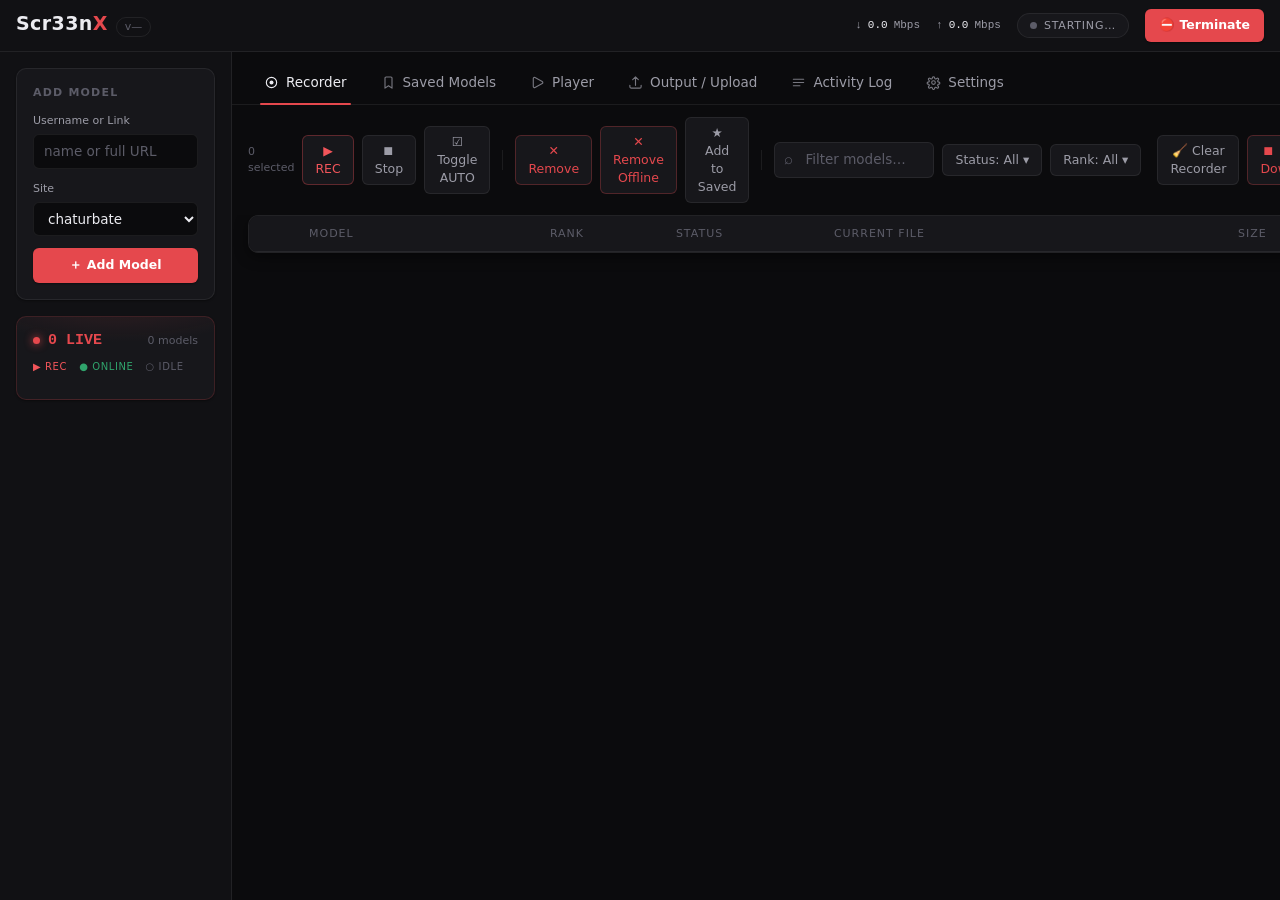
==== commit ad31fd05: "Config backups, audit log, API token, and cross-site model linking Two accumulated batches: a resili" ====
--- a/src/webui/index.html
+++ b/src/webui/index.html
@@ -96,6 +96,18 @@
               <hr><label data-v="__clear"><span style="width:16px"></span>Clear filter</label>
             </div>
           </div>
+          <div class="msf" id="rec-rankf" data-tab="rec">
+            <button class="btn msf-btn">Rank: All ▾</button>
+            <div class="msf-menu" hidden>
+              <label data-v="5"><span class="cb"></span>★★★★★</label>
+              <label data-v="4"><span class="cb"></span>★★★★ &amp; up</label>
+              <label data-v="3"><span class="cb"></span>★★★ &amp; up</label>
+              <label data-v="2"><span class="cb"></span>★★ &amp; up</label>
+              <label data-v="1"><span class="cb"></span>★ &amp; up (any rank)</label>
+              <label data-v="-1"><span class="cb"></span>Unranked only</label>
+              <hr><label data-v="__clear"><span style="width:16px"></span>Clear filter</label>
+            </div>
+          </div>
           <div class="spacer"></div>
           <button class="btn" id="b-clear">🧹 Clear Recorder</button>
           <button class="btn danger" id="b-stopall">⏹ Stop All Downloads</button>
@@ -136,7 +148,20 @@
               <hr><label data-v="__clear"><span style="width:16px"></span>Clear filter</label>
             </div>
           </div>
+          <div class="msf" id="saved-rankf" data-tab="saved">
+            <button class="btn msf-btn">Rank: All ▾</button>
+            <div class="msf-menu" hidden>
+              <label data-v="5"><span class="cb"></span>★★★★★</label>
+              <label data-v="4"><span class="cb"></span>★★★★ &amp; up</label>
+              <label data-v="3"><span class="cb"></span>★★★ &amp; up</label>
+              <label data-v="2"><span class="cb"></span>★★ &amp; up</label>
+              <label data-v="1"><span class="cb"></span>★ &amp; up (any rank)</label>
+              <label data-v="-1"><span class="cb"></span>Unranked only</label>
+              <hr><label data-v="__clear"><span style="width:16px"></span>Clear filter</label>
+            </div>
+          </div>
           <div class="spacer"></div>
+          <button class="btn" id="b-links">🔗 Links</button>
           <button class="btn" id="b-export">📤 Export</button>
           <button class="btn" id="b-import">📥 Import</button>
           <button class="btn" id="b-savedadd">＋ Add Model to Saved</button>
@@ -171,6 +196,8 @@
             <button class="btn mini" data-stripe="side">▥ Strip: Side</button>
           </div>
           <div class="spacer"></div>
+          <button class="btn" id="player-fill" title="Fill the Player with your highest-ranked models that are online right now (up to the tile cap).">★ Fill Top Ranked</button>
+          <button class="btn" id="player-clear">🧹 Clear Player</button>
           <button class="btn" id="player-add">＋ Add Tile</button>
         </div>
         <div class="player-empty" id="player-empty">No tiles open. Click "＋ Add Tile" to pick a model from Recorder or Saved Models.</div>
@@ -300,8 +327,19 @@
             </div>
             <div class="field"><label>Player path (optional, mpv.exe / vlc.exe)</label>
               <input id="s-ppath" placeholder="auto-detect" spellcheck="false"></div>
-            <div class="field"><label>Max Player tiles open at once (1-20)</label>
+            <div class="field"><label>Max Player tiles open at once (1-100)</label>
               <input id="s-player-max" title="Caps how many tiles you can have open in the Player tab. Every open tile streams live (muted) at once, so raising this raises bandwidth/CPU use too — lower it if you're stretched thin."></div>
+          </div>
+          <div class="card">
+            <h3>🔌 Local API</h3>
+            <div class="field"><label>API token (optional — empty = no authentication)</label>
+              <input id="s-api-token" spellcheck="false" placeholder="empty = any local app may control Scr33nX">
+            </div>
+            <div class="vip-hint">When set, every call to the local control API (port 5200)
+              must send this token in the <b>X-Api-Token</b> header — blocks other local
+              apps/webpages from controlling Scr33nX. The browser extension (⚙ API token
+              in its popup) and the OpenClaw bot must then be given the same token.
+              Applies immediately on Save.</div>
           </div>
           <div class="card">
             <h3>🔍 System Check</h3>
@@ -320,6 +358,51 @@
 
 <!-- context menu root -->
 <div class="ctx" id="ctx" hidden></div>
+
+<!-- linked identities (aka groups) -->
+<div class="modal-backdrop" id="linksdlg" hidden>
+  <div class="modal lnk-modal" style="width:540px;max-width:92vw">
+    <h3>🔗 Linked identities</h3>
+    <p style="color:var(--text-3);font-size:var(--fs-0);margin:4px 0 10px">
+      Link the accounts one model has on different sites — her rank stays the
+      same everywhere, and the extension warns when she's already being
+      recorded under another account.</p>
+    <div class="search" style="margin-bottom:8px">
+      <input id="links-filter" placeholder="Filter models…" spellcheck="false">
+    </div>
+    <div class="lnk-scroll">
+      <div id="links-groups"></div>
+      <div id="links-suggests"></div>
+    </div>
+    <div class="lnk-manual">
+      <span class="combo-wrap"><input id="links-a" placeholder="type to search…"
+        autocomplete="off" spellcheck="false"></span>
+      <span class="lnk-eq">=</span>
+      <span class="combo-wrap"><input id="links-b" placeholder="type to search…"
+        autocomplete="off" spellcheck="false"></span>
+      <button class="btn" id="links-add">Link</button>
+    </div>
+    <div class="modal-btns" style="margin-top:12px">
+      <button class="btn-primary" id="links-close">Close</button>
+    </div>
+  </div>
+</div>
+
+<!-- per-model link editor (right-click → Edit Links…) -->
+<div class="modal-backdrop" id="lnkedit" hidden>
+  <div class="modal" style="width:430px;max-width:92vw">
+    <h3 id="lnkedit-title">🔗 Edit links</h3>
+    <p style="color:var(--text-3);font-size:var(--fs-0);margin:4px 0 12px">
+      One person — her account on each site. Type to search your models;
+      an unknown name is added to Saved Models and linked in one step.
+      Clear a field to unlink that account.</p>
+    <div id="lnkedit-rows"></div>
+    <div class="modal-btns" style="margin-top:14px">
+      <button class="btn" id="lnkedit-cancel">Cancel</button>
+      <button class="btn-primary" id="lnkedit-save">Save</button>
+    </div>
+  </div>
+</div>
 
 <!-- generic confirm/info modal -->
 <div class="modal-backdrop" id="modal" hidden>
@@ -413,6 +496,7 @@
   <div class="player-box">
     <div class="player-head">
       <span id="player-title">Preview</span>
+      <span class="stars" id="player-stars" data-stars="" data-rank="0"></span>
       <div class="spacer"></div>
       <button class="btn rec" id="player-rec">▶ REC</button>
       <button class="btn" id="player-stop">⏹ Stop</button>
--- a/src/webui/app.css
+++ b/src/webui/app.css
@@ -467,6 +467,55 @@
 .vip-hint { font-size: var(--fs-0); color: var(--text-3); margin-top: 8px; }
 .vip-empty { font-size: var(--fs-0); color: var(--text-3); font-style: italic; }
 
+/* linked identities (🔗 aka groups) */
+/* The dialog caps at 82vh: header + manual row + Close stay pinned, only the
+   groups/suggestions list scrolls — a 1000-suggestion list can't push the
+   Close button off-screen. */
+.lnk-modal { display: flex; flex-direction: column; max-height: 82vh; }
+.lnk-scroll { overflow-y: auto; min-height: 0; flex: 1 1 auto;
+              overscroll-behavior: contain; padding-right: 4px; }
+.lnk-linkall { margin-left: auto; text-transform: none; letter-spacing: 0; }
+.lnk-subhead { display: flex; align-items: center; gap: 8px; }
+
+/* type-ahead combo (links dialog + link editor) */
+.combo-wrap { position: relative; flex: 1; min-width: 0; display: block; }
+.combo-wrap input { width: 100%; background: var(--bg-1); color: var(--text-1);
+                    border: 1px solid var(--line); border-radius: var(--r-sm);
+                    padding: 6px 8px; font-size: var(--fs-1); }
+.combo-list { position: absolute; top: calc(100% + 2px); left: 0; right: 0;
+              z-index: 60; background: var(--bg-1); border: 1px solid var(--line);
+              border-radius: var(--r-sm); max-height: 190px; overflow-y: auto;
+              box-shadow: 0 8px 22px rgba(0,0,0,.5); }
+.combo-it { padding: 6px 9px; cursor: pointer; font-size: var(--fs-0);
+            color: var(--text-2); white-space: nowrap; overflow: hidden;
+            text-overflow: ellipsis; }
+.combo-it:hover { background: rgba(255,255,255,.07); color: var(--text-1); }
+.combo-new { color: var(--gold); }
+.combo-none { padding: 6px 9px; font-size: var(--fs-0); color: var(--text-3);
+              font-style: italic; }
+
+/* per-model link editor rows */
+.lnked-row { display: flex; align-items: center; gap: 10px; margin: 9px 0; }
+.lnked-site { width: 38px; flex: none; font-size: var(--fs-0); color: var(--text-3);
+              text-transform: uppercase; letter-spacing: 1px; }
+.lnked-self { font-size: var(--fs-1); color: var(--text-1); }
+.lnked-self small { color: var(--text-3); }
+.row .lnk { cursor: pointer; }
+.row .lnk:hover { opacity: 1; }
+.row .lnk { font-style: normal; margin-left: 5px; font-size: 11px;
+            opacity: .75; cursor: default; }
+.lnk-group { display: flex; align-items: center; gap: 8px; flex-wrap: wrap;
+             padding: 7px 0; border-bottom: 1px solid var(--line);
+             font-size: var(--fs-1); color: var(--text-2); }
+.lnk-eq { color: var(--text-3); }
+.lnk-subhead { font-size: var(--fs-0); letter-spacing: 1px; text-transform: uppercase;
+               color: var(--text-3); margin: 12px 0 4px; }
+.lnk-sugname { flex: 1; color: var(--text-1); }
+.lnk-sugname small { color: var(--text-3); }
+.lnk-empty { font-size: var(--fs-0); color: var(--text-3); font-style: italic;
+             padding: 6px 0; }
+.lnk-manual { display: flex; align-items: center; gap: 8px; margin-top: 14px; }
+
 .sys-row { display: flex; align-items: center; gap: 10px; padding: 5px 0;
            font-size: var(--fs-1); color: var(--text-2); }
 .sys-row .mark-ok { color: var(--go-bright); }
@@ -506,7 +555,7 @@
 .player-toggle-group .btn.active { color: var(--red-bright); border-color: var(--red-line); }
 .player-empty { padding: var(--sp-6); text-align: center; color: var(--text-3); font-size: var(--fs-1); }
 
-.player-stage { padding: 0 var(--sp-4) var(--sp-4); }
+.player-stage { padding: 0 var(--sp-4) var(--sp-4); overflow-y: auto; min-height: 0; }
 
 .player-grid { display: grid; grid-template-columns: repeat(auto-fill, minmax(220px, 1fr)); gap: var(--sp-4); }
 .player-grid[hidden] { display: none; }
@@ -541,6 +590,7 @@
 .tile-close:hover { background: var(--red); border-color: var(--red); color: #fff; }
 .tile-info { display: flex; align-items: center; gap: 8px; flex-wrap: wrap; padding: var(--sp-2) var(--sp-3); }
 .tile-name { font-weight: 600; font-size: var(--fs-1); color: var(--text-1); }
+.tile-star { display: none; }
 .tile-site { font-size: var(--fs-0); color: var(--text-3); letter-spacing: 0.6px; }
 .tile-info .st { margin-left: auto; }
 .tile-actions:empty { display: none; }
@@ -582,8 +632,14 @@
 .tile-recbtn, .tile-stopbtn { display: none; padding: 3px 10px; font-size: var(--fs-0); }
 .theater-active .tile-recbtn, .theater-active .tile-stopbtn { display: inline-block; }
 .theater-active .tile-recbtn { margin-left: auto; }
+
+/* Rank stars: shown in the Grid layout (own line right under the model
+   name) and on the single big theater tile; still hidden on the small
+   theater thumbnail strip. */
+.theater-active .tile-star { display: flex; align-items: center; }
 .theater-active .tile-info { position: relative; }
 .theater-active .tile-info .st { position: absolute; left: 50%; transform: translateX(-50%); margin-left: 0; }
+.player-grid .tile-star { display: flex; flex-basis: 100%; margin-top: -2px; }
 
 .playerpick-list { max-height: 320px; overflow-y: auto; margin-top: var(--sp-2); border: 1px solid var(--line); border-radius: var(--r-sm); }
 .playerpick-row { display: flex; align-items: center; gap: 10px; padding: 8px 12px; cursor: pointer; border-bottom: 1px solid var(--line); }
